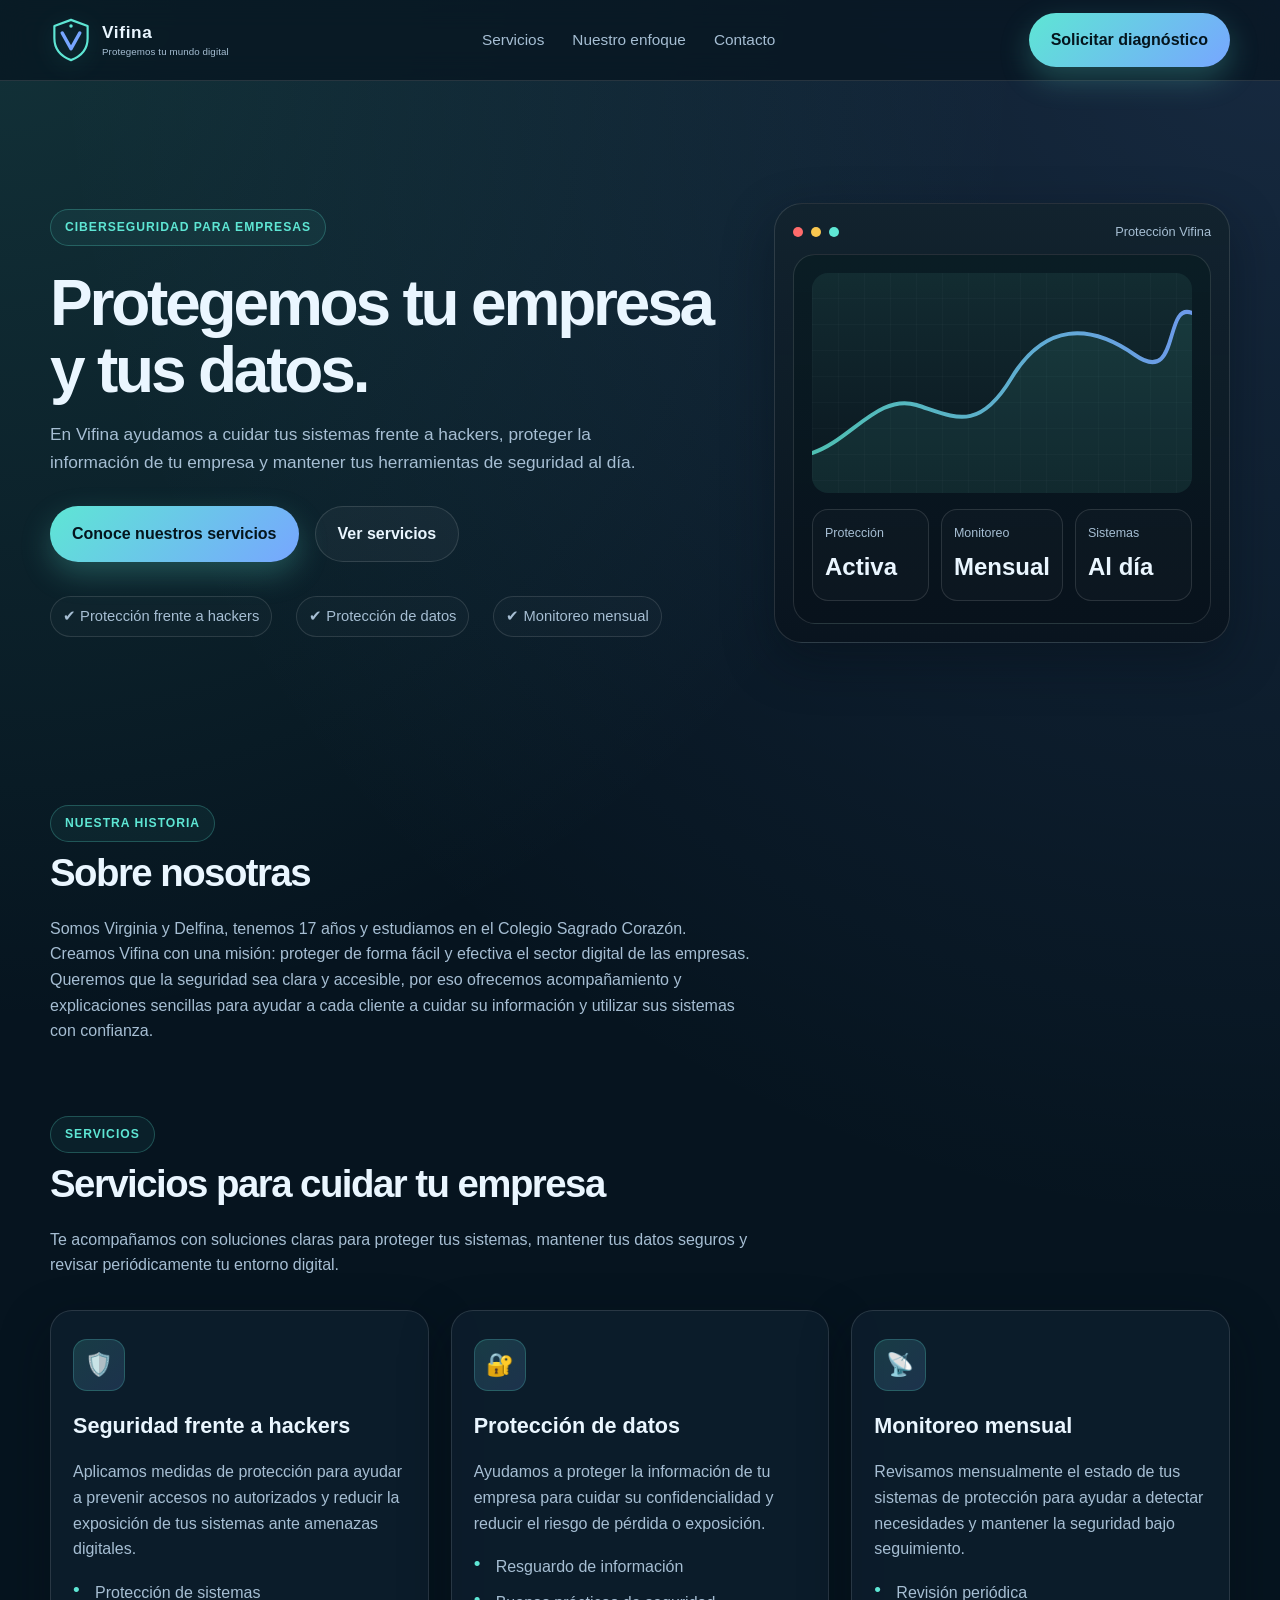
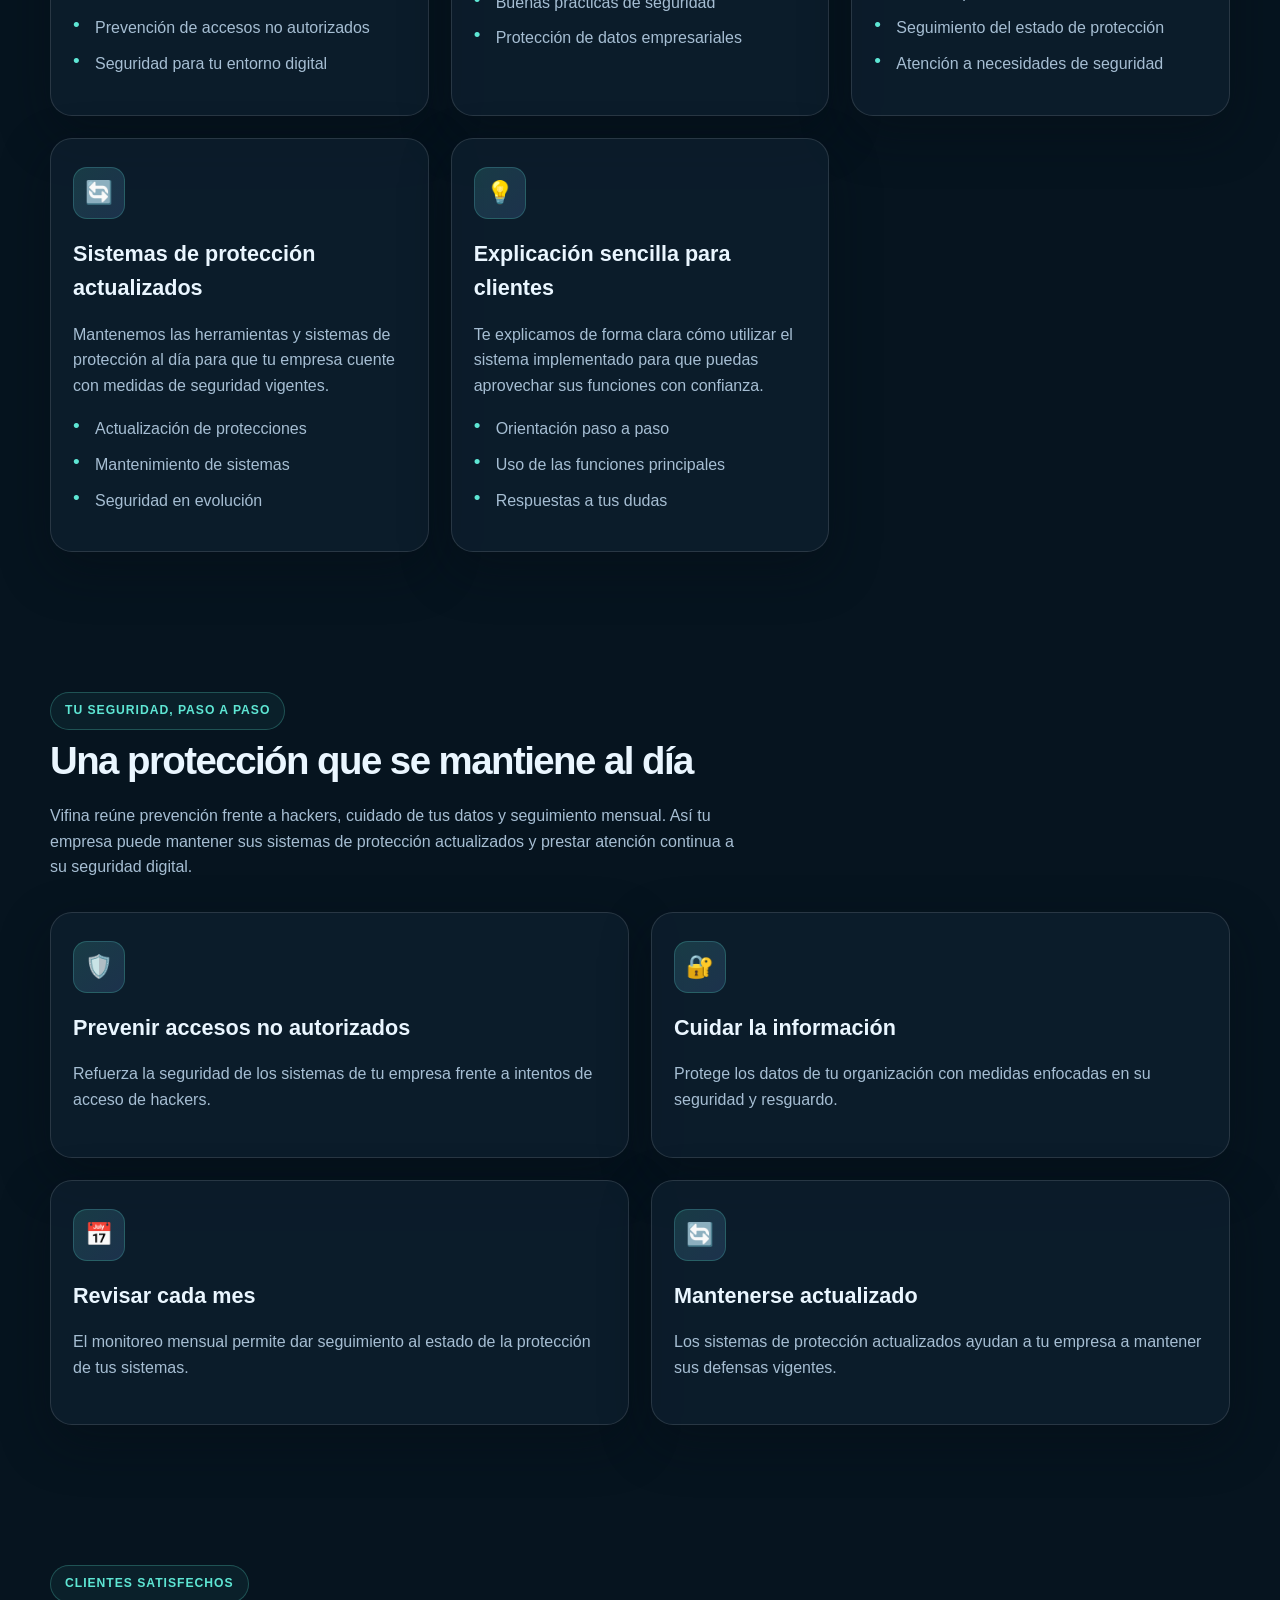
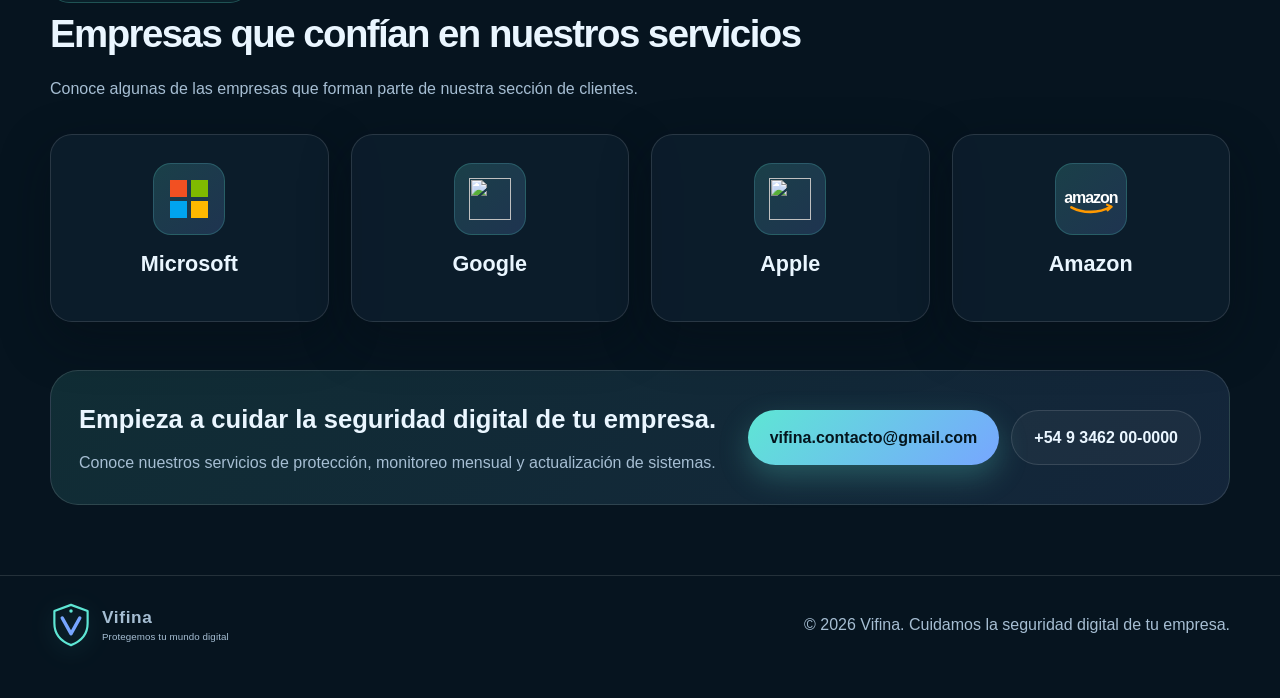
==== index.html @ d6f7781c "Add initial HTML structure and styles for Vifina website" ====
<!DOCTYPE html>
<html lang="es">
  <head>
    <meta charset="UTF-8" />
    <meta name="viewport" content="width=device-width, initial-scale=1.0" />
    <title>Vifina | Ciberseguridad para tu empresa</title>
    <meta
      name="description"
      content="Vifina ofrece seguridad frente a hackers, protección de datos, monitoreo mensual y sistemas de protección actualizados para empresas."
    />
    <style>
      :root {
        --bg: #06141f;
        --bg-soft: #0d1f2d;
        --panel: rgba(13, 31, 45, 0.8);
        --panel-strong: #112b3d;
        --card: #0f2433;
        --text: #eaf6ff;
        --muted: #a6bed3;
        --primary: #5ee6d4;
        --primary-strong: #1fe0b3;
        --secondary: #77a6ff;
        --accent: #f2b94b;
        --line: rgba(255, 255, 255, 0.12);
        --shadow: 0 18px 50px rgba(4, 13, 19, 0.4);
      }

      * {
        box-sizing: border-box;
      }

      html {
        scroll-behavior: smooth;
      }

      body {
        margin: 0;
        font-family: Arial, Helvetica, sans-serif;
        background:
          radial-gradient(circle at top left, rgba(94, 230, 212, 0.14), transparent 25%),
          radial-gradient(circle at top right, rgba(119, 166, 255, 0.15), transparent 30%),
          var(--bg);
        color: var(--text);
        line-height: 1.6;
      }

      img {
        max-width: 100%;
        display: block;
      }

      a {
        color: inherit;
        text-decoration: none;
      }

      .container {
        width: min(1180px, calc(100% - 32px));
        margin: 0 auto;
      }

      .site-header {
        position: sticky;
        top: 0;
        z-index: 10;
        backdrop-filter: blur(14px);
        background: rgba(6, 20, 31, 0.72);
        border-bottom: 1px solid var(--line);
      }

      .nav {
        display: flex;
        align-items: center;
        justify-content: space-between;
        min-height: 80px;
      }

      .brand {
        display: inline-flex;
        align-items: center;
        gap: 10px;
        font-weight: 700;
        letter-spacing: 0.04em;
      }

      .brand-mark {
        width: 42px;
        height: 46px;
        flex: 0 0 auto;
        filter: drop-shadow(0 5px 12px rgba(94, 230, 212, 0.22));
      }

      .brand-copy {
        display: flex;
        flex-direction: column;
        line-height: 1.2;
      }

      .brand-name {
        font-size: 1.08rem;
      }

      .brand-tagline {
        margin-top: 3px;
        color: var(--muted);
        font-size: 0.61rem;
        font-weight: 500;
        letter-spacing: 0.01em;
      }

      .nav-links {
        display: flex;
        align-items: center;
        gap: 28px;
        color: var(--muted);
        font-size: 0.96rem;
      }

      .nav-links a:hover {
        color: var(--text);
      }

      .button {
        display: inline-flex;
        align-items: center;
        justify-content: center;
        padding: 14px 22px;
        border-radius: 999px;
        font-weight: 700;
        transition: transform 0.2s ease, box-shadow 0.2s ease;
      }

      .button:hover {
        transform: translateY(-2px);
      }

      .button.primary {
        background: linear-gradient(135deg, var(--primary), var(--secondary));
        color: #04151d;
        box-shadow: 0 12px 30px rgba(94, 230, 212, 0.25);
      }

      .button.secondary {
        background: rgba(255, 255, 255, 0.04);
        border: 1px solid var(--line);
        color: var(--text);
      }

      .hero {
        padding: 72px 0 42px;
      }

      .hero-grid {
        display: grid;
        grid-template-columns: 1.2fr 0.8fr;
        align-items: center;
        gap: 40px;
      }

      .eyebrow {
        display: inline-flex;
        align-items: center;
        gap: 10px;
        padding: 8px 14px;
        border: 1px solid rgba(94, 230, 212, 0.25);
        border-radius: 999px;
        background: rgba(94, 230, 212, 0.06);
        color: var(--primary);
        font-size: 0.76rem;
        letter-spacing: 0.08em;
        text-transform: uppercase;
        font-weight: 700;
      }

      h1 {
        font-size: clamp(2.5rem, 5vw, 5rem);
        line-height: 1.04;
        margin: 24px 0 18px;
        letter-spacing: -0.05em;
      }

      .lead {
        max-width: 620px;
        font-size: 1.08rem;
        color: var(--muted);
        margin-bottom: 30px;
      }

      .actions {
        display: flex;
        flex-wrap: wrap;
        gap: 16px;
        margin-bottom: 34px;
      }

      .trust-row {
        display: flex;
        flex-wrap: wrap;
        gap: 24px;
        color: var(--muted);
        font-size: 0.92rem;
      }

      .stat-pill {
        display: inline-flex;
        align-items: center;
        gap: 8px;
        padding: 8px 12px;
        border: 1px solid var(--line);
        border-radius: 999px;
        background: rgba(255, 255, 255, 0.02);
      }

      .hero-visual {
        position: relative;
        min-height: 540px;
        display: grid;
        place-items: center;
      }

      .dashboard {
        width: min(100%, 520px);
        padding: 18px;
        border: 1px solid var(--line);
        border-radius: 28px;
        background: linear-gradient(180deg, rgba(18, 35, 46, 0.94), rgba(9, 19, 29, 0.88));
        box-shadow: var(--shadow);
      }

      .dashboard-top {
        display: flex;
        justify-content: space-between;
        align-items: center;
        margin-bottom: 12px;
      }

      .dots {
        display: flex;
        gap: 8px;
      }

      .dot {
        width: 10px;
        height: 10px;
        border-radius: 50%;
      }

      .dot:nth-child(1) { background: #ff6b6b; }
      .dot:nth-child(2) { background: #f9c74f; }
      .dot:nth-child(3) { background: #5ee6d4; }

      .screen {
        border: 1px solid var(--line);
        border-radius: 22px;
        background: linear-gradient(180deg, rgba(10, 29, 36, 0.9), rgba(8, 18, 28, 1));
        padding: 18px 18px 22px;
      }

      .mini-chart {
        height: 220px;
        border-radius: 16px;
        background:
          linear-gradient(180deg, rgba(94, 230, 212, 0.12), rgba(94, 230, 212, 0.025)),
          linear-gradient(90deg, rgba(255,255,255,0.02) 1px, transparent 1px),
          linear-gradient(0deg, rgba(255,255,255,0.02) 1px, transparent 1px),
          rgba(9, 17, 25, 0.8);
        background-size: auto, 26px 26px, 26px 26px, auto;
        position: relative;
        overflow: hidden;
      }

      .mini-chart svg {
        position: absolute;
        inset: 0;
        width: 100%;
        height: 100%;
      }

      .mini-stats {
        display: grid;
        grid-template-columns: repeat(3, 1fr);
        gap: 12px;
        margin-top: 16px;
      }

      .mini-card {
        background: rgba(255, 255, 255, 0.02);
        border: 1px solid var(--line);
        border-radius: 16px;
        padding: 14px 12px;
      }

      .mini-label {
        color: var(--muted);
        font-size: 0.78rem;
      }

      .mini-value {
        margin-top: 4px;
        font-size: 1.5rem;
        font-weight: 700;
      }

      .section {
        padding: 70px 0;
      }

      #enfoque {
        padding-bottom: 20px;
      }

      #enfoque + #servicios {
        padding-top: 20px;
      }

      .section-header {
        margin-bottom: 32px;
      }

      .section-header h2 {
        font-size: clamp(2rem, 3vw, 3rem);
        margin: 0 0 12px;
        letter-spacing: -0.04em;
      }

      .section-header p {
        color: var(--muted);
        margin: 0;
        max-width: 700px;
      }

      .stats-grid,
      .services-grid,
      .features-grid,
      .results-grid,
      .clients-grid {
        display: grid;
        gap: 22px;
      }

      .stats-grid {
        grid-template-columns: repeat(4, 1fr);
      }

      .stat-card {
        background: rgba(255, 255, 255, 0.02);
        border: 1px solid var(--line);
        border-radius: 20px;
        padding: 24px 18px;
      }

      .stat-card strong {
        display: block;
        font-size: clamp(2rem, 3vw, 2.8rem);
        margin-bottom: 8px;
      }

      .stat-card span {
        color: var(--muted);
      }

      .services-grid {
        grid-template-columns: repeat(3, 1fr);
      }

      .service-card,
      .feature-card,
      .result-card,
      .client-card {
        background: var(--panel);
        border: 1px solid var(--line);
        border-radius: 22px;
        padding: 28px 22px;
        box-shadow: var(--shadow);
      }

      .icon-badge {
        width: 52px;
        height: 52px;
        border-radius: 14px;
        display: grid;
        place-items: center;
        background: linear-gradient(135deg, rgba(94, 230, 212, 0.16), rgba(119, 166, 255, 0.16));
        border: 1px solid rgba(94, 230, 212, 0.22);
        color: var(--primary);
        font-size: 1.4rem;
        margin-bottom: 18px;
      }

      .service-card h3,
      .feature-card h3,
      .result-card h3,
      .client-card h3 {
        margin: 0 0 12px;
        font-size: 1.35rem;
      }

      .service-card p,
      .feature-card p,
      .result-card p,
      .client-card p,
      .list li {
        color: var(--muted);
      }

      .list {
        list-style: none;
        padding: 0;
        margin: 18px 0 0;
      }

      .list li {
        position: relative;
        padding-left: 22px;
        margin-bottom: 10px;
      }

      .list li::before {
        content: "•";
        position: absolute;
        left: 0;
        color: var(--primary);
        font-size: 1.2rem;
        line-height: 1;
      }

      .features-grid {
        grid-template-columns: repeat(2, minmax(0, 1fr));
      }

      .feature-card {
        min-height: 230px;
      }

      .results-grid {
        grid-template-columns: repeat(3, 1fr);
      }

      .result-card .score {
        display: inline-block;
        margin-top: 8px;
        color: var(--primary);
        font-weight: 700;
        font-size: 1.6rem;
      }

      .clients-grid {
        grid-template-columns: repeat(4, 1fr);
      }

      .client-card {
        text-align: center;
      }

      .client-mark {
        width: 72px;
        height: 72px;
        margin: 0 auto 12px;
        border-radius: 18px;
        display: grid;
        place-items: center;
        font-weight: 800;
        letter-spacing: 0.08em;
        background: linear-gradient(135deg, rgba(94, 230, 212, 0.18), rgba(119, 166, 255, 0.18));
        border: 1px solid rgba(94, 230, 212, 0.2);
      }

      .client-mark img {
        width: 42px;
        height: 42px;
        object-fit: contain;
      }

      .client-mark svg {
        width: 44px;
        height: 44px;
      }

      .client-mark .amazon-logo {
        width: 62px;
        height: 38px;
      }

      .cta {
        padding: 28px;
        border: 1px solid var(--line);
        border-radius: 28px;
        background: linear-gradient(135deg, rgba(94, 230, 212, 0.12), rgba(119, 166, 255, 0.12));
        display: flex;
        justify-content: space-between;
        align-items: center;
        gap: 20px;
      }

      .cta h3 {
        margin: 0 0 10px;
        font-size: clamp(1.6rem, 2vw, 2.5rem);
      }

      .cta p {
        margin: 0;
        color: var(--muted);
      }

      .contact-details {
        display: flex;
        flex-wrap: wrap;
        gap: 12px;
      }

      .clients-grid + .cta {
        margin-top: 48px;
      }

      .site-footer {
        border-top: 1px solid var(--line);
        padding: 26px 0 50px;
        color: var(--muted);
      }

      .footer-row {
        display: flex;
        justify-content: space-between;
        align-items: center;
        gap: 18px;
        flex-wrap: wrap;
      }

      @media (max-width: 980px) {
        .hero-grid,
        .services-grid,
        .results-grid,
        .clients-grid,
        .stats-grid,
        .features-grid {
          grid-template-columns: 1fr 1fr;
        }

        .hero-grid {
          grid-template-columns: 1fr;
        }

        .hero-visual {
          min-height: unset;
        }
      }

      @media (max-width: 680px) {
        .nav-links {
          display: none;
        }

        .hero {
          padding-top: 48px;
        }

        .services-grid,
        .results-grid,
        .clients-grid,
        .stats-grid,
        .features-grid {
          grid-template-columns: 1fr;
        }

        .cta {
          flex-direction: column;
          align-items: flex-start;
        }
      }
    </style>
  </head>
  <body>
    <header class="site-header">
      <div class="container nav">
        <a href="#top" class="brand" aria-label="Vifina Inicio">
          <svg class="brand-mark" viewBox="0 0 48 52" fill="none" aria-hidden="true">
            <path d="M24 3 43 10v14c0 12-7.7 20.7-19 25C12.7 44.7 5 36 5 24V10L24 3Z" stroke="#5EE6D4" stroke-width="2.5" stroke-linejoin="round"/>
            <path d="m14 18 10 18 10-18" stroke="#77A6FF" stroke-width="4" stroke-linecap="round" stroke-linejoin="round"/>
            <circle cx="24" cy="10" r="2" fill="#5EE6D4"/>
          </svg>
          <span class="brand-copy">
            <span class="brand-name">Vifina</span>
            <span class="brand-tagline">Protegemos tu mundo digital</span>
          </span>
        </a>

        <nav class="nav-links" aria-label="Navegación principal">
          <a href="#servicios">Servicios</a>
          <a href="#enfoque">Nuestro enfoque</a>
          <a href="#contacto">Contacto</a>
        </nav>

        <a class="button primary" href="#contacto">Solicitar diagnóstico</a>
      </div>
    </header>

    <main id="top">
      <section class="hero">
        <div class="container hero-grid">
          <div>
            <div class="eyebrow">Ciberseguridad para empresas</div>
            <h1>Protegemos tu empresa y tus datos.</h1>
            <p class="lead">
              En Vifina ayudamos a cuidar tus sistemas frente a hackers, proteger la información de tu
              empresa y mantener tus herramientas de seguridad al día.
            </p>

            <div class="actions">
              <a href="#contacto" class="button primary">Conoce nuestros servicios</a>
              <a href="#servicios" class="button secondary">Ver servicios</a>
            </div>

            <div class="trust-row" aria-label="Servicios principales">
              <span class="stat-pill">✔ Protección frente a hackers</span>
              <span class="stat-pill">✔ Protección de datos</span>
              <span class="stat-pill">✔ Monitoreo mensual</span>
            </div>
          </div>

          <div class="hero-visual" aria-label="Visualización de panel de seguridad">
            <div class="dashboard">
              <div class="dashboard-top">
                <div class="dots" aria-hidden="true">
                  <span class="dot"></span>
                  <span class="dot"></span>
                  <span class="dot"></span>
                </div>
                <span style="color: var(--muted); font-size: 0.8rem;">Protección Vifina</span>
              </div>

              <div class="screen">
                <div class="mini-chart">
                  <svg viewBox="0 0 400 220" preserveAspectRatio="none" aria-label="gráfico de seguridad">
                    <defs>
                      <linearGradient id="lineGlow" x1="0" x2="1">
                        <stop offset="0%" stop-color="#5ee6d4" stop-opacity="0.8"/>
                        <stop offset="100%" stop-color="#77a6ff" stop-opacity="0.9"/>
                      </linearGradient>
                    </defs>
                    <path d="M0,180 C40,168, 70,120, 110,132 S175,160, 210,105 S292,50, 340,82 S370,28, 400,40 L400,220 L0,220 Z" fill="rgba(94,230,212,0.09)"/>
                    <path d="M0,180 C40,168, 70,120, 110,132 S175,160, 210,105 S292,50, 340,82 S370,28, 400,40" fill="none" stroke="url(#lineGlow)" stroke-width="4" stroke-linecap="round"/>
                  </svg>
                </div>

                <div class="mini-stats">
                  <div class="mini-card">
                    <div class="mini-label">Protección</div>
                    <div class="mini-value">Activa</div>
                  </div>
                  <div class="mini-card">
                    <div class="mini-label">Monitoreo</div>
                    <div class="mini-value">Mensual</div>
                  </div>
                  <div class="mini-card">
                    <div class="mini-label">Sistemas</div>
                    <div class="mini-value">Al día</div>
                  </div>
                </div>
              </div>
            </div>
          </div>
        </div>
      </section>

      <section id="enfoque" class="section">
        <div class="container">
          <div class="section-header">
            <div class="eyebrow">Nuestra historia</div>
            <h2>Sobre nosotras</h2>
            <p>
              Somos Virginia y Delfina, tenemos 17 años y estudiamos en el Colegio Sagrado Corazón.
              Creamos Vifina con una misión: proteger de forma
              fácil y efectiva el sector digital de las empresas. Queremos que la seguridad sea clara y
              accesible, por eso ofrecemos acompañamiento y explicaciones sencillas para ayudar a cada cliente
              a cuidar su información y utilizar sus sistemas con confianza.
            </p>
          </div>
        </div>
      </section>

      <section id="servicios" class="section">
        <div class="container">
          <div class="section-header">
            <div class="eyebrow">Servicios</div>
            <h2>Servicios para cuidar tu empresa</h2>
            <p>
              Te acompañamos con soluciones claras para proteger tus sistemas, mantener tus datos seguros
              y revisar periódicamente tu entorno digital.
            </p>
          </div>

          <div class="services-grid">
            <article class="service-card">
              <div class="icon-badge">🛡️</div>
              <h3>Seguridad frente a hackers</h3>
              <p>
                Aplicamos medidas de protección para ayudar a prevenir accesos no autorizados y reducir
                la exposición de tus sistemas ante amenazas digitales.
              </p>
              <ul class="list">
                <li>Protección de sistemas</li>
                <li>Prevención de accesos no autorizados</li>
                <li>Seguridad para tu entorno digital</li>
              </ul>
            </article>

            <article class="service-card">
              <div class="icon-badge">🔐</div>
              <h3>Protección de datos</h3>
              <p>
                Ayudamos a proteger la información de tu empresa para cuidar su confidencialidad y reducir
                el riesgo de pérdida o exposición.
              </p>
              <ul class="list">
                <li>Resguardo de información</li>
                <li>Buenas prácticas de seguridad</li>
                <li>Protección de datos empresariales</li>
              </ul>
            </article>

            <article class="service-card">
              <div class="icon-badge">📡</div>
              <h3>Monitoreo mensual</h3>
              <p>
                Revisamos mensualmente el estado de tus sistemas de protección para ayudar a detectar
                necesidades y mantener la seguridad bajo seguimiento.
              </p>
              <ul class="list">
                <li>Revisión periódica</li>
                <li>Seguimiento del estado de protección</li>
                <li>Atención a necesidades de seguridad</li>
              </ul>
            </article>

            <article class="service-card">
              <div class="icon-badge">🔄</div>
              <h3>Sistemas de protección actualizados</h3>
              <p>
                Mantenemos las herramientas y sistemas de protección al día para que tu empresa cuente
                con medidas de seguridad vigentes.
              </p>
              <ul class="list">
                <li>Actualización de protecciones</li>
                <li>Mantenimiento de sistemas</li>
                <li>Seguridad en evolución</li>
              </ul>
            </article>

            <article class="service-card">
              <div class="icon-badge">💡</div>
              <h3>Explicación sencilla para clientes</h3>
              <p>
                Te explicamos de forma clara cómo utilizar el sistema implementado para que puedas
                aprovechar sus funciones con confianza.
              </p>
              <ul class="list">
                <li>Orientación paso a paso</li>
                <li>Uso de las funciones principales</li>
                <li>Respuestas a tus dudas</li>
              </ul>
            </article>
          </div>
        </div>
      </section>

      <section class="section">
        <div class="container">
          <div class="section-header">
            <div class="eyebrow">Tu seguridad, paso a paso</div>
            <h2>Una protección que se mantiene al día</h2>
            <p>
              Vifina reúne prevención frente a hackers, cuidado de tus datos y seguimiento mensual.
              Así tu empresa puede mantener sus sistemas de protección actualizados y prestar atención
              continua a su seguridad digital.
            </p>
          </div>

          <div class="features-grid">
            <article class="feature-card">
              <div class="icon-badge">🛡️</div>
              <h3>Prevenir accesos no autorizados</h3>
              <p>
                Refuerza la seguridad de los sistemas de tu empresa frente a intentos de acceso de hackers.
              </p>
            </article>

            <article class="feature-card">
              <div class="icon-badge">🔐</div>
              <h3>Cuidar la información</h3>
              <p>
                Protege los datos de tu organización con medidas enfocadas en su seguridad y resguardo.
              </p>
            </article>

            <article class="feature-card">
              <div class="icon-badge">📅</div>
              <h3>Revisar cada mes</h3>
              <p>
                El monitoreo mensual permite dar seguimiento al estado de la protección de tus sistemas.
              </p>
            </article>

            <article class="feature-card">
              <div class="icon-badge">🔄</div>
              <h3>Mantenerse actualizado</h3>
              <p>
                Los sistemas de protección actualizados ayudan a tu empresa a mantener sus defensas vigentes.
              </p>
            </article>
          </div>
        </div>
      </section>

      <section id="contacto" class="section">
        <div class="container">
          <div class="section-header">
            <div class="eyebrow">Clientes satisfechos</div>
            <h2>Empresas que confían en nuestros servicios</h2>
            <p>
              Conoce algunas de las empresas que forman parte de nuestra sección de clientes.
            </p>
          </div>
          <div class="clients-grid">
            <article class="client-card">
              <div class="client-mark">
                <svg viewBox="0 0 44 44" role="img" aria-label="Logo de Microsoft">
                  <rect x="3" y="3" width="17" height="17" fill="#F25022" />
                  <rect x="24" y="3" width="17" height="17" fill="#7FBA00" />
                  <rect x="3" y="24" width="17" height="17" fill="#00A4EF" />
                  <rect x="24" y="24" width="17" height="17" fill="#FFB900" />
                </svg>
              </div>
              <h3>Microsoft</h3>
            </article>
            <article class="client-card">
              <div class="client-mark">
                <img src="https://cdn.simpleicons.org/google/4285F4" alt="" />
              </div>
              <h3>Google</h3>
            </article>
            <article class="client-card">
              <div class="client-mark">
                <img src="https://cdn.simpleicons.org/apple/FFFFFF" alt="" />
              </div>
              <h3>Apple</h3>
            </article>
            <article class="client-card">
              <div class="client-mark">
                <svg class="amazon-logo" viewBox="0 0 120 64" role="img" aria-label="Logo de Amazon">
                  <text x="8" y="39" fill="#FFFFFF" font-family="Arial, Helvetica, sans-serif" font-size="31" font-weight="700" letter-spacing="-2">amazon</text>
                  <path d="M22 48c22 12 53 12 76-1" fill="none" stroke="#FF9900" stroke-width="5" stroke-linecap="round" />
                  <path d="m91 43 9 4-8 7" fill="none" stroke="#FF9900" stroke-width="4" stroke-linecap="round" stroke-linejoin="round" />
                </svg>
              </div>
              <h3>Amazon</h3>
            </article>
          </div>

          <div class="cta">
            <div>
              <h3>Empieza a cuidar la seguridad digital de tu empresa.</h3>
              <p>Conoce nuestros servicios de protección, monitoreo mensual y actualización de sistemas.</p>
            </div>
            <div class="contact-details">
              <a class="button primary" href="mailto:vifina.contacto@gmail.com">vifina.contacto@gmail.com</a>
              <a class="button secondary" href="tel:+5493462000000">+54 9 3462 00-0000</a>
            </div>
          </div>
        </div>
      </section>
    </main>

    <footer class="site-footer">
      <div class="container footer-row">
        <div class="brand">
          <svg class="brand-mark" viewBox="0 0 48 52" fill="none" aria-hidden="true">
            <path d="M24 3 43 10v14c0 12-7.7 20.7-19 25C12.7 44.7 5 36 5 24V10L24 3Z" stroke="#5EE6D4" stroke-width="2.5" stroke-linejoin="round"/>
            <path d="m14 18 10 18 10-18" stroke="#77A6FF" stroke-width="4" stroke-linecap="round" stroke-linejoin="round"/>
            <circle cx="24" cy="10" r="2" fill="#5EE6D4"/>
          </svg>
          <span class="brand-copy">
            <span class="brand-name">Vifina</span>
            <span class="brand-tagline">Protegemos tu mundo digital</span>
          </span>
        </div>
        <span>© 2026 Vifina. Cuidamos la seguridad digital de tu empresa.</span>
      </div>
    </footer>
  </body>
</html>
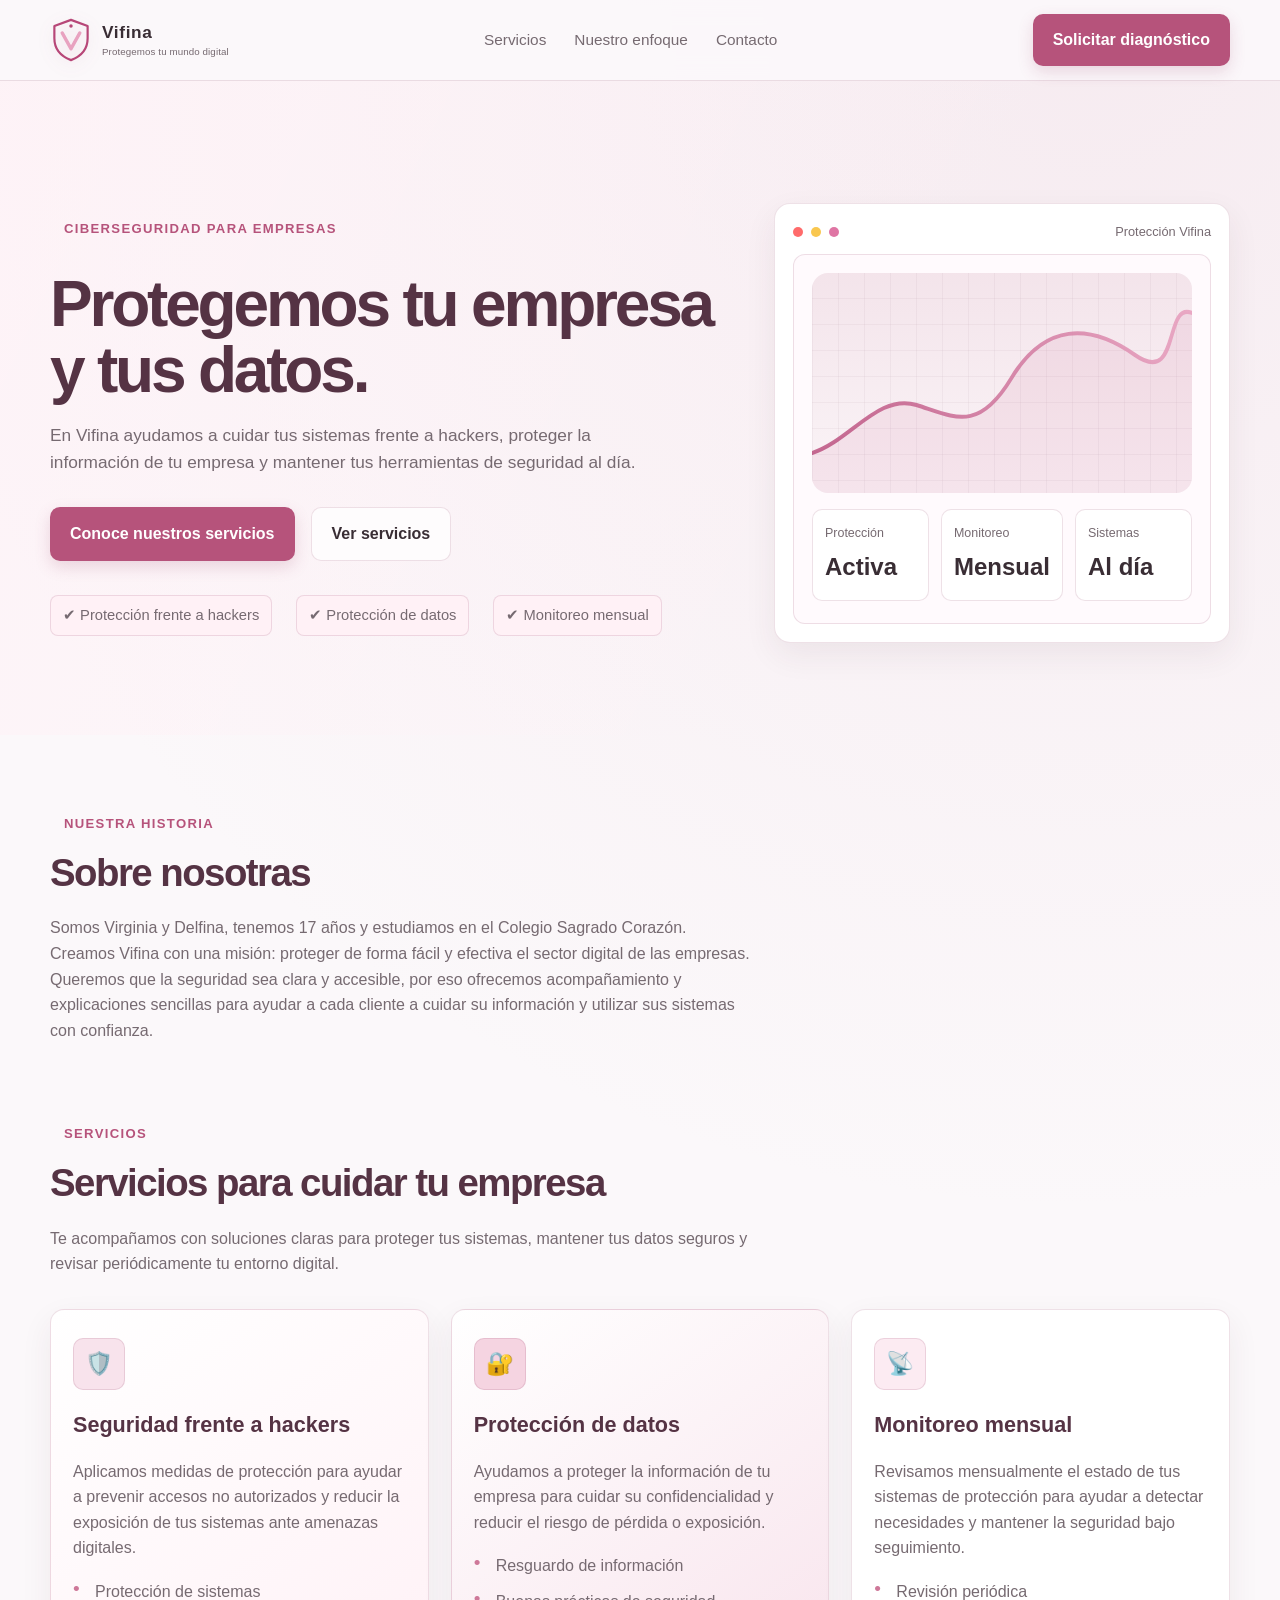
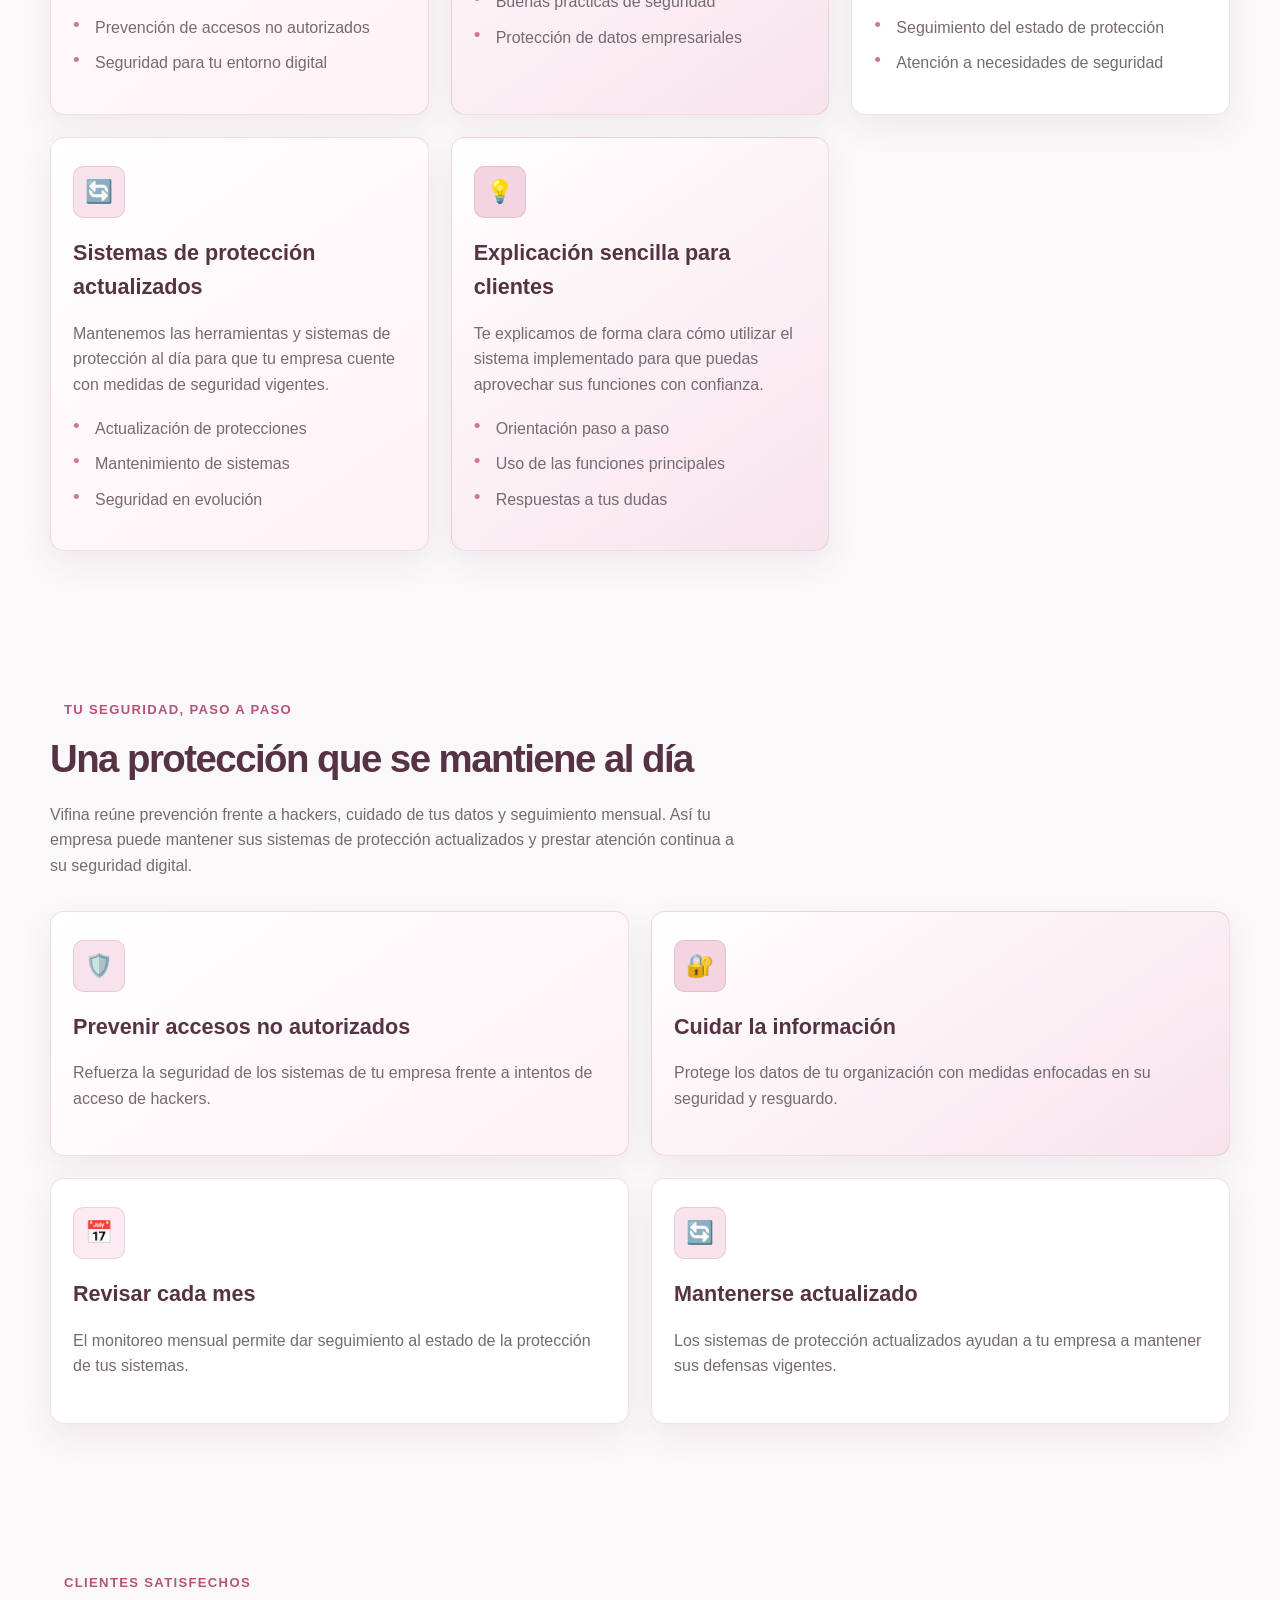
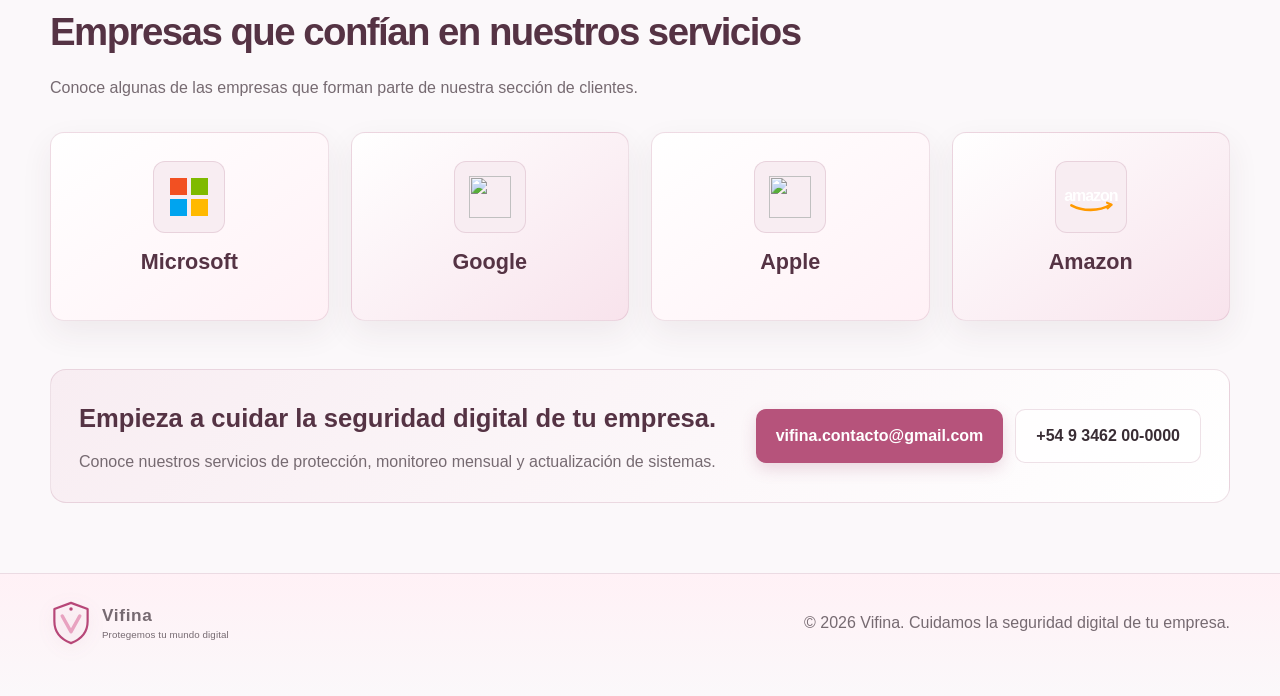
==== commit 4badca36: "Update styles and colors for improved aesthetics and readability" ====
--- a/index.html
+++ b/index.html
@@ -10,19 +10,24 @@
     />
     <style>
       :root {
-        --bg: #06141f;
-        --bg-soft: #0d1f2d;
-        --panel: rgba(13, 31, 45, 0.8);
-        --panel-strong: #112b3d;
-        --card: #0f2433;
-        --text: #eaf6ff;
-        --muted: #a6bed3;
-        --primary: #5ee6d4;
-        --primary-strong: #1fe0b3;
-        --secondary: #77a6ff;
-        --accent: #f2b94b;
-        --line: rgba(255, 255, 255, 0.12);
-        --shadow: 0 18px 50px rgba(4, 13, 19, 0.4);
+        --bg: #fbf8fa;
+        --bg-soft: #f7edf2;
+        --panel: rgba(255, 255, 255, 0.94);
+        --panel-strong: #f8edf2;
+        --card: #ffffff;
+        --rose-light: #fff1f6;
+        --rose-soft: #f8e3ec;
+        --rose-mid: #e7b1c6;
+        --rose: #ce7899;
+        --rose-deep: #b6537b;
+        --text: #392d34;
+        --muted: #766a71;
+        --primary: var(--rose);
+        --primary-strong: var(--rose-deep);
+        --secondary: #d98eaa;
+        --accent: #a76b84;
+        --line: rgba(150, 73, 106, 0.16);
+        --shadow: 0 12px 32px rgba(75, 43, 58, 0.07);
       }
 
       * {
@@ -37,11 +42,16 @@
         margin: 0;
         font-family: Arial, Helvetica, sans-serif;
         background:
-          radial-gradient(circle at top left, rgba(94, 230, 212, 0.14), transparent 25%),
-          radial-gradient(circle at top right, rgba(119, 166, 255, 0.15), transparent 30%),
+          radial-gradient(circle at 85% 0, rgba(229, 189, 205, 0.22), transparent 30%),
           var(--bg);
         color: var(--text);
         line-height: 1.6;
+      }
+
+      h1,
+      h2,
+      h3 {
+        color: #553344;
       }
 
       img {
@@ -64,7 +74,7 @@
         top: 0;
         z-index: 10;
         backdrop-filter: blur(14px);
-        background: rgba(6, 20, 31, 0.72);
+        background: rgba(251, 248, 250, 0.94);
         border-bottom: 1px solid var(--line);
       }
 
@@ -87,7 +97,7 @@
         width: 42px;
         height: 46px;
         flex: 0 0 auto;
-        filter: drop-shadow(0 5px 12px rgba(94, 230, 212, 0.22));
+        filter: drop-shadow(0 4px 8px rgba(150, 60, 98, 0.14));
       }
 
       .brand-copy {
@@ -117,15 +127,15 @@
       }
 
       .nav-links a:hover {
-        color: var(--text);
+        color: var(--primary-strong);
       }
 
       .button {
         display: inline-flex;
         align-items: center;
         justify-content: center;
-        padding: 14px 22px;
-        border-radius: 999px;
+        padding: 13px 20px;
+        border-radius: 10px;
         font-weight: 700;
         transition: transform 0.2s ease, box-shadow 0.2s ease;
       }
@@ -135,19 +145,20 @@
       }
 
       .button.primary {
-        background: linear-gradient(135deg, var(--primary), var(--secondary));
-        color: #04151d;
-        box-shadow: 0 12px 30px rgba(94, 230, 212, 0.25);
+        background: var(--primary-strong);
+        color: #fff;
+        box-shadow: 0 6px 16px rgba(150, 60, 98, 0.18);
       }
 
       .button.secondary {
-        background: rgba(255, 255, 255, 0.04);
+        background: rgba(255, 255, 255, 0.72);
         border: 1px solid var(--line);
         color: var(--text);
       }
 
       .hero {
         padding: 72px 0 42px;
+        background: linear-gradient(115deg, rgba(255, 241, 246, 0.72), transparent 68%);
       }
 
       .hero-grid {
@@ -162,12 +173,12 @@
         align-items: center;
         gap: 10px;
         padding: 8px 14px;
-        border: 1px solid rgba(94, 230, 212, 0.25);
-        border-radius: 999px;
-        background: rgba(94, 230, 212, 0.06);
-        color: var(--primary);
-        font-size: 0.76rem;
-        letter-spacing: 0.08em;
+        border: 0;
+        border-radius: 0;
+        background: transparent;
+        color: var(--primary-strong);
+        font-size: 0.82rem;
+        letter-spacing: 0.1em;
         text-transform: uppercase;
         font-weight: 700;
       }
@@ -207,8 +218,8 @@
         gap: 8px;
         padding: 8px 12px;
         border: 1px solid var(--line);
-        border-radius: 999px;
-        background: rgba(255, 255, 255, 0.02);
+        border-radius: 8px;
+        background: var(--rose-light);
       }
 
       .hero-visual {
@@ -222,8 +233,8 @@
         width: min(100%, 520px);
         padding: 18px;
         border: 1px solid var(--line);
-        border-radius: 28px;
-        background: linear-gradient(180deg, rgba(18, 35, 46, 0.94), rgba(9, 19, 29, 0.88));
+        border-radius: 16px;
+        background: #fff;
         box-shadow: var(--shadow);
       }
 
@@ -247,12 +258,12 @@
 
       .dot:nth-child(1) { background: #ff6b6b; }
       .dot:nth-child(2) { background: #f9c74f; }
-      .dot:nth-child(3) { background: #5ee6d4; }
+      .dot:nth-child(3) { background: #df75a4; }
 
       .screen {
         border: 1px solid var(--line);
-        border-radius: 22px;
-        background: linear-gradient(180deg, rgba(10, 29, 36, 0.9), rgba(8, 18, 28, 1));
+        border-radius: 12px;
+        background: #fffafd;
         padding: 18px 18px 22px;
       }
 
@@ -260,10 +271,10 @@
         height: 220px;
         border-radius: 16px;
         background:
-          linear-gradient(180deg, rgba(94, 230, 212, 0.12), rgba(94, 230, 212, 0.025)),
-          linear-gradient(90deg, rgba(255,255,255,0.02) 1px, transparent 1px),
-          linear-gradient(0deg, rgba(255,255,255,0.02) 1px, transparent 1px),
-          rgba(9, 17, 25, 0.8);
+          linear-gradient(180deg, rgba(182, 83, 123, 0.12), rgba(182, 83, 123, 0.025)),
+          linear-gradient(90deg, rgba(105, 78, 91, 0.055) 1px, transparent 1px),
+          linear-gradient(0deg, rgba(105, 78, 91, 0.055) 1px, transparent 1px),
+          #fcf8fa;
         background-size: auto, 26px 26px, 26px 26px, auto;
         position: relative;
         overflow: hidden;
@@ -284,9 +295,9 @@
       }
 
       .mini-card {
-        background: rgba(255, 255, 255, 0.02);
+        background: #fff;
         border: 1px solid var(--line);
-        border-radius: 16px;
+        border-radius: 10px;
         padding: 14px 12px;
       }
 
@@ -343,9 +354,9 @@
       }
 
       .stat-card {
-        background: rgba(255, 255, 255, 0.02);
+        background: #fff;
         border: 1px solid var(--line);
-        border-radius: 20px;
+        border-radius: 14px;
         padding: 24px 18px;
       }
 
@@ -353,6 +364,7 @@
         display: block;
         font-size: clamp(2rem, 3vw, 2.8rem);
         margin-bottom: 8px;
+        color: var(--primary-strong);
       }
 
       .stat-card span {
@@ -369,19 +381,49 @@
       .client-card {
         background: var(--panel);
         border: 1px solid var(--line);
-        border-radius: 22px;
+        border-radius: 14px;
         padding: 28px 22px;
         box-shadow: var(--shadow);
+      }
+
+      .service-card:nth-child(3n + 1),
+      .feature-card:nth-child(4n + 1),
+      .client-card:nth-child(odd) {
+        background: linear-gradient(145deg, #fff, var(--rose-light));
+      }
+
+      .service-card:nth-child(3n + 2),
+      .feature-card:nth-child(4n + 2),
+      .client-card:nth-child(even) {
+        background: linear-gradient(145deg, #fff, var(--rose-soft));
+      }
+
+      .service-card,
+      .feature-card,
+      .result-card,
+      .client-card,
+      .stat-card {
+        transition: border-color 0.2s ease, box-shadow 0.2s ease, transform 0.2s ease;
+      }
+
+      .service-card:hover,
+      .feature-card:hover,
+      .result-card:hover,
+      .client-card:hover,
+      .stat-card:hover {
+        transform: translateY(-3px);
+        border-color: var(--rose-mid);
+        box-shadow: 0 16px 34px rgba(150, 60, 98, 0.12);
       }
 
       .icon-badge {
         width: 52px;
         height: 52px;
-        border-radius: 14px;
+        border-radius: 10px;
         display: grid;
         place-items: center;
-        background: linear-gradient(135deg, rgba(94, 230, 212, 0.16), rgba(119, 166, 255, 0.16));
-        border: 1px solid rgba(94, 230, 212, 0.22);
+        background: var(--rose-soft);
+        border: 1px solid var(--line);
         color: var(--primary);
         font-size: 1.4rem;
         margin-bottom: 18px;
@@ -393,6 +435,16 @@
       .client-card h3 {
         margin: 0 0 12px;
         font-size: 1.35rem;
+      }
+
+      .service-card:nth-child(3n + 2) .icon-badge,
+      .feature-card:nth-child(4n + 2) .icon-badge {
+        background: #f5d4e1;
+      }
+
+      .service-card:nth-child(3n) .icon-badge,
+      .feature-card:nth-child(4n + 3) .icon-badge {
+        background: #fcebf2;
       }
 
       .service-card p,
@@ -456,13 +508,13 @@
         width: 72px;
         height: 72px;
         margin: 0 auto 12px;
-        border-radius: 18px;
+        border-radius: 12px;
         display: grid;
         place-items: center;
         font-weight: 800;
         letter-spacing: 0.08em;
-        background: linear-gradient(135deg, rgba(94, 230, 212, 0.18), rgba(119, 166, 255, 0.18));
-        border: 1px solid rgba(94, 230, 212, 0.2);
+        background: var(--panel-strong);
+        border: 1px solid var(--line);
       }
 
       .client-mark img {
@@ -484,8 +536,8 @@
       .cta {
         padding: 28px;
         border: 1px solid var(--line);
-        border-radius: 28px;
-        background: linear-gradient(135deg, rgba(94, 230, 212, 0.12), rgba(119, 166, 255, 0.12));
+        border-radius: 16px;
+        background: linear-gradient(135deg, #f8edf2, #fff);
         display: flex;
         justify-content: space-between;
         align-items: center;
@@ -516,6 +568,7 @@
         border-top: 1px solid var(--line);
         padding: 26px 0 50px;
         color: var(--muted);
+        background: linear-gradient(180deg, var(--rose-light), var(--bg));
       }
 
       .footer-row {
@@ -574,9 +627,9 @@
       <div class="container nav">
         <a href="#top" class="brand" aria-label="Vifina Inicio">
           <svg class="brand-mark" viewBox="0 0 48 52" fill="none" aria-hidden="true">
-            <path d="M24 3 43 10v14c0 12-7.7 20.7-19 25C12.7 44.7 5 36 5 24V10L24 3Z" stroke="#5EE6D4" stroke-width="2.5" stroke-linejoin="round"/>
-            <path d="m14 18 10 18 10-18" stroke="#77A6FF" stroke-width="4" stroke-linecap="round" stroke-linejoin="round"/>
-            <circle cx="24" cy="10" r="2" fill="#5EE6D4"/>
+            <path d="M24 3 43 10v14c0 12-7.7 20.7-19 25C12.7 44.7 5 36 5 24V10L24 3Z" stroke="#B74778" stroke-width="2.5" stroke-linejoin="round"/>
+            <path d="m14 18 10 18 10-18" stroke="#E8A2C0" stroke-width="4" stroke-linecap="round" stroke-linejoin="round"/>
+            <circle cx="24" cy="10" r="2" fill="#B74778"/>
           </svg>
           <span class="brand-copy">
             <span class="brand-name">Vifina</span>
@@ -633,11 +686,11 @@
                   <svg viewBox="0 0 400 220" preserveAspectRatio="none" aria-label="gráfico de seguridad">
                     <defs>
                       <linearGradient id="lineGlow" x1="0" x2="1">
-                        <stop offset="0%" stop-color="#5ee6d4" stop-opacity="0.8"/>
-                        <stop offset="100%" stop-color="#77a6ff" stop-opacity="0.9"/>
+                        <stop offset="0%" stop-color="#B74778" stop-opacity="0.8"/>
+                        <stop offset="100%" stop-color="#E8A2C0" stop-opacity="0.9"/>
                       </linearGradient>
                     </defs>
-                    <path d="M0,180 C40,168, 70,120, 110,132 S175,160, 210,105 S292,50, 340,82 S370,28, 400,40 L400,220 L0,220 Z" fill="rgba(94,230,212,0.09)"/>
+                    <path d="M0,180 C40,168, 70,120, 110,132 S175,160, 210,105 S292,50, 340,82 S370,28, 400,40 L400,220 L0,220 Z" fill="rgba(183,71,120,0.09)"/>
                     <path d="M0,180 C40,168, 70,120, 110,132 S175,160, 210,105 S292,50, 340,82 S370,28, 400,40" fill="none" stroke="url(#lineGlow)" stroke-width="4" stroke-linecap="round"/>
                   </svg>
                 </div>
@@ -874,9 +927,9 @@
       <div class="container footer-row">
         <div class="brand">
           <svg class="brand-mark" viewBox="0 0 48 52" fill="none" aria-hidden="true">
-            <path d="M24 3 43 10v14c0 12-7.7 20.7-19 25C12.7 44.7 5 36 5 24V10L24 3Z" stroke="#5EE6D4" stroke-width="2.5" stroke-linejoin="round"/>
-            <path d="m14 18 10 18 10-18" stroke="#77A6FF" stroke-width="4" stroke-linecap="round" stroke-linejoin="round"/>
-            <circle cx="24" cy="10" r="2" fill="#5EE6D4"/>
+            <path d="M24 3 43 10v14c0 12-7.7 20.7-19 25C12.7 44.7 5 36 5 24V10L24 3Z" stroke="#B74778" stroke-width="2.5" stroke-linejoin="round"/>
+            <path d="m14 18 10 18 10-18" stroke="#E8A2C0" stroke-width="4" stroke-linecap="round" stroke-linejoin="round"/>
+            <circle cx="24" cy="10" r="2" fill="#B74778"/>
           </svg>
           <span class="brand-copy">
             <span class="brand-name">Vifina</span>
